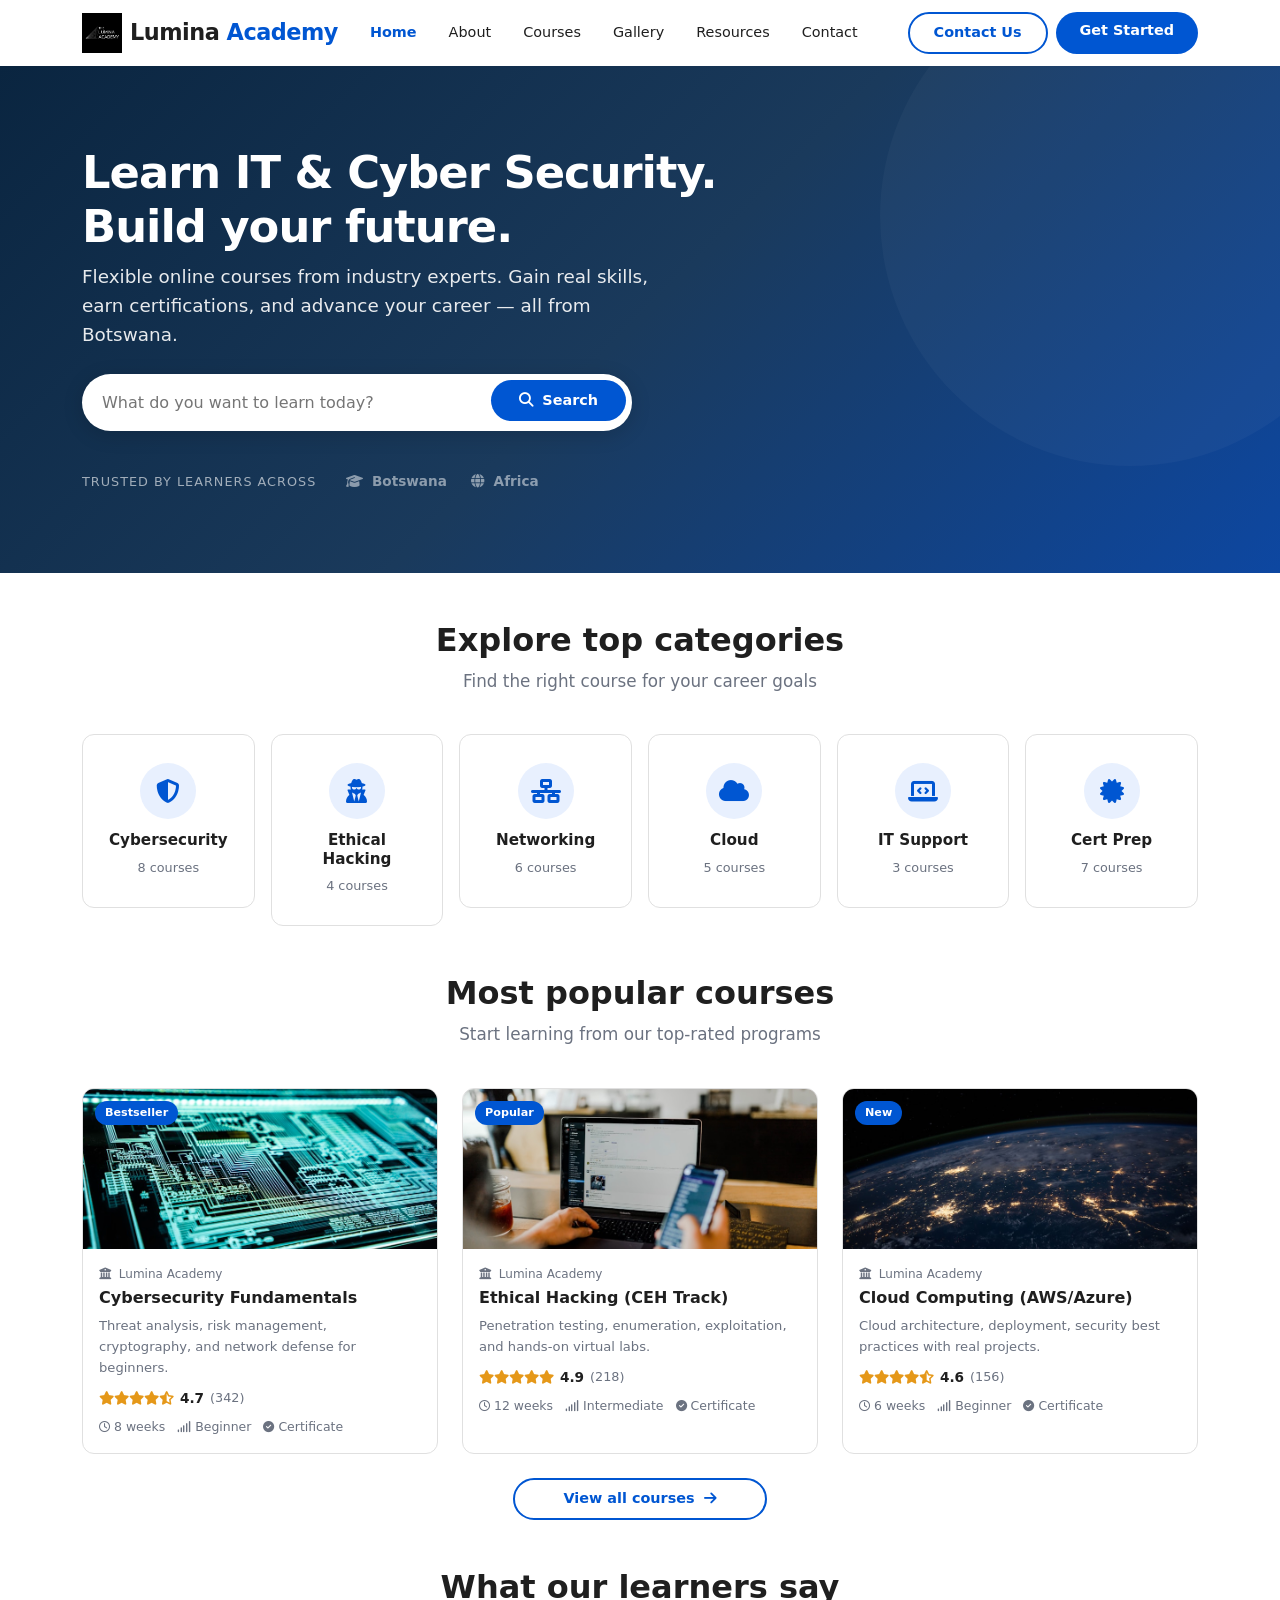
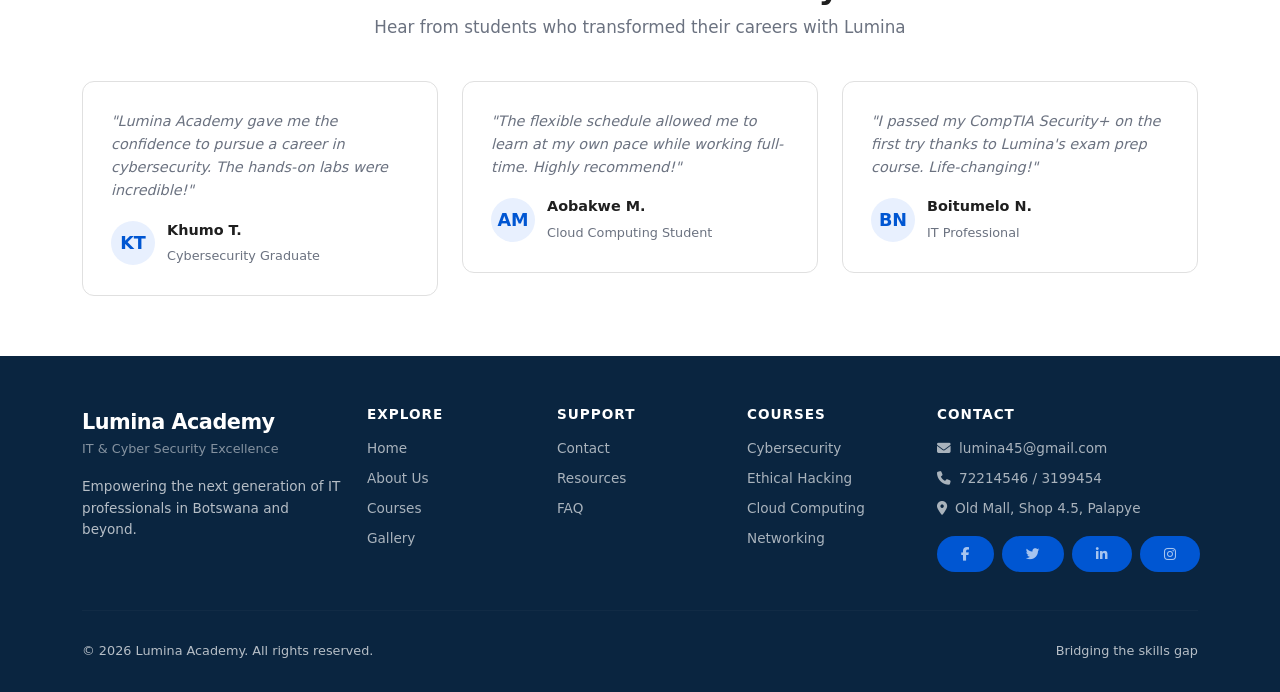
==== index.html @ 9b9370b5 "Renamed Index.html to index.html" ====
<!DOCTYPE html>
<html lang="en">
<head>
  <meta charset="UTF-8">
  <meta name="viewport" content="width=device-width, initial-scale=1.0">
  <title>Lumina Academy | Online IT & Cyber Security Courses</title>
  <link rel="icon" type="image/x-icon" href="images/logo.jpg">
  <link href="https://cdn.jsdelivr.net/npm/bootstrap@5.3.0/dist/css/bootstrap.min.css" rel="stylesheet">
  <link rel="stylesheet" href="https://cdnjs.cloudflare.com/ajax/libs/font-awesome/6.4.0/css/all.min.css">
  <link rel="stylesheet" href="style.css">
</head>
<body>

<!-- NAVBAR -->
<nav class="navbar navbar-expand-lg navbar-coursera sticky-top">
  <div class="container">
    <a class="navbar-brand d-flex align-items-center gap-2" href="index.html">
      <img src="images/logo.jpg" alt="Lumina">
      <span>Lumina <span style="color:var(--primary)">Academy</span></span>
    </a>
    <button class="navbar-toggler border-0" type="button" data-bs-toggle="collapse" data-bs-target="#navC">
      <span class="navbar-toggler-icon"></span>
    </button>
    <div class="collapse navbar-collapse" id="navC">
      <ul class="navbar-nav me-auto">
        <li class="nav-item"><a class="nav-link active" href="index.html">Home</a></li>
        <li class="nav-item"><a class="nav-link" href="about.html">About</a></li>
        <li class="nav-item"><a class="nav-link" href="courses.html">Courses</a></li>
        <li class="nav-item"><a class="nav-link" href="gallery.html">Gallery</a></li>
        <li class="nav-item"><a class="nav-link" href="resources.html">Resources</a></li>
        <li class="nav-item"><a class="nav-link" href="contact.html">Contact</a></li>
      </ul>
      <div class="d-flex gap-2">
        <a href="contact.html" class="btn btn-outline-coursera btn-sm">Contact Us</a>
        <a href="courses.html" class="btn btn-coursera btn-sm">Get Started</a>
      </div>
    </div>
  </div>
</nav>

<!-- HERO -->
<section class="hero-coursera">
  <div class="container position-relative">
    <div class="row align-items-center">
      <div class="col-lg-7">
        <h1>Learn IT & Cyber Security.<br>Build your future.</h1>
        <p>Flexible online courses from industry experts. Gain real skills, earn certifications, and advance your career — all from Botswana.</p>
        <div class="hero-search mt-4">
          <form action="courses.html" method="get">
            <input type="text" name="search" placeholder="What do you want to learn today?" aria-label="Search courses">
            <button class="btn btn-coursera" type="submit"><i class="fas fa-search me-1"></i> Search</button>
          </form>
        </div>
        <div class="hero-trust">
          <small>Trusted by learners across</small>
          <div class="logos">
            <span><i class="fas fa-graduation-cap me-1"></i> Botswana</span>
            <span><i class="fas fa-globe me-1"></i> Africa</span>
          </div>
        </div>
      </div>
    </div>
  </div>
</section>

<!-- CATEGORIES -->
<section class="container my-5">
  <div class="section-header">
    <h2>Explore top categories</h2>
    <p>Find the right course for your career goals</p>
  </div>
  <div class="row g-3">
    <div class="col-6 col-md-4 col-lg-2">
      <a href="courses.html" class="category-card">
        <div class="icon"><i class="fas fa-shield-alt"></i></div>
        <h6>Cybersecurity</h6>
        <small>8 courses</small>
      </a>
    </div>
    <div class="col-6 col-md-4 col-lg-2">
      <a href="courses.html" class="category-card">
        <div class="icon"><i class="fas fa-user-secret"></i></div>
        <h6>Ethical Hacking</h6>
        <small>4 courses</small>
      </a>
    </div>
    <div class="col-6 col-md-4 col-lg-2">
      <a href="courses.html" class="category-card">
        <div class="icon"><i class="fas fa-network-wired"></i></div>
        <h6>Networking</h6>
        <small>6 courses</small>
      </a>
    </div>
    <div class="col-6 col-md-4 col-lg-2">
      <a href="courses.html" class="category-card">
        <div class="icon"><i class="fas fa-cloud"></i></div>
        <h6>Cloud</h6>
        <small>5 courses</small>
      </a>
    </div>
    <div class="col-6 col-md-4 col-lg-2">
      <a href="courses.html" class="category-card">
        <div class="icon"><i class="fas fa-laptop-code"></i></div>
        <h6>IT Support</h6>
        <small>3 courses</small>
      </a>
    </div>
    <div class="col-6 col-md-4 col-lg-2">
      <a href="courses.html" class="category-card">
        <div class="icon"><i class="fas fa-certificate"></i></div>
        <h6>Cert Prep</h6>
        <small>7 courses</small>
      </a>
    </div>
  </div>
</section>

<!-- FEATURED COURSES -->
<section class="container my-5">
  <div class="section-header">
    <h2>Most popular courses</h2>
    <p>Start learning from our top-rated programs</p>
  </div>
  <div class="row g-4">
    <div class="col-md-6 col-lg-4">
      <div class="course-card-coursera">
        <div class="thumb">
          <img src="images/course-cyber.jpg" alt="Cybersecurity">
          <span class="badge-top">Bestseller</span>
        </div>
        <div class="body">
          <div class="partner"><i class="fas fa-university me-1"></i> Lumina Academy</div>
          <h5>Cybersecurity Fundamentals</h5>
          <p>Threat analysis, risk management, cryptography, and network defense for beginners.</p>
          <div class="rating">
            <span class="stars"><i class="fas fa-star"></i><i class="fas fa-star"></i><i class="fas fa-star"></i><i class="fas fa-star"></i><i class="fas fa-star-half-alt"></i></span>
            <span class="score">4.7</span>
            <span class="count">(342)</span>
          </div>
          <div class="meta">
            <span><i class="far fa-clock"></i> 8 weeks</span>
            <span><i class="fas fa-signal"></i> Beginner</span>
            <span><i class="fas fa-check-circle"></i> Certificate</span>
          </div>
        </div>
      </div>
    </div>
    <div class="col-md-6 col-lg-4">
      <div class="course-card-coursera">
        <div class="thumb">
          <img src="images/course-hacking.jpg" alt="Ethical Hacking">
          <span class="badge-top">Popular</span>
        </div>
        <div class="body">
          <div class="partner"><i class="fas fa-university me-1"></i> Lumina Academy</div>
          <h5>Ethical Hacking (CEH Track)</h5>
          <p>Penetration testing, enumeration, exploitation, and hands-on virtual labs.</p>
          <div class="rating">
            <span class="stars"><i class="fas fa-star"></i><i class="fas fa-star"></i><i class="fas fa-star"></i><i class="fas fa-star"></i><i class="fas fa-star"></i></span>
            <span class="score">4.9</span>
            <span class="count">(218)</span>
          </div>
          <div class="meta">
            <span><i class="far fa-clock"></i> 12 weeks</span>
            <span><i class="fas fa-signal"></i> Intermediate</span>
            <span><i class="fas fa-check-circle"></i> Certificate</span>
          </div>
        </div>
      </div>
    </div>
    <div class="col-md-6 col-lg-4">
      <div class="course-card-coursera">
        <div class="thumb">
          <img src="images/course-cloud.jpg" alt="Cloud Computing">
          <span class="badge-top">New</span>
        </div>
        <div class="body">
          <div class="partner"><i class="fas fa-university me-1"></i> Lumina Academy</div>
          <h5>Cloud Computing (AWS/Azure)</h5>
          <p>Cloud architecture, deployment, security best practices with real projects.</p>
          <div class="rating">
            <span class="stars"><i class="fas fa-star"></i><i class="fas fa-star"></i><i class="fas fa-star"></i><i class="fas fa-star"></i><i class="fas fa-star-half-alt"></i></span>
            <span class="score">4.6</span>
            <span class="count">(156)</span>
          </div>
          <div class="meta">
            <span><i class="far fa-clock"></i> 6 weeks</span>
            <span><i class="fas fa-signal"></i> Beginner</span>
            <span><i class="fas fa-check-circle"></i> Certificate</span>
          </div>
        </div>
      </div>
    </div>
  </div>
  <div class="text-center mt-4">
    <a href="courses.html" class="btn btn-outline-coursera px-5">View all courses <i class="fas fa-arrow-right ms-1"></i></a>
  </div>
</section>

<!-- TESTIMONIALS -->
<section class="container my-5">
  <div class="section-header">
    <h2>What our learners say</h2>
    <p>Hear from students who transformed their careers with Lumina</p>
  </div>
  <div class="row g-4">
    <div class="col-md-4">
      <div class="testimonial-card">
        <div class="quote">"Lumina Academy gave me the confidence to pursue a career in cybersecurity. The hands-on labs were incredible!"</div>
        <div class="author">
          <div class="avatar">KT</div>
          <div>
            <strong>Khumo T.</strong>
            <small>Cybersecurity Graduate</small>
          </div>
        </div>
      </div>
    </div>
    <div class="col-md-4">
      <div class="testimonial-card">
        <div class="quote">"The flexible schedule allowed me to learn at my own pace while working full-time. Highly recommend!"</div>
        <div class="author">
          <div class="avatar">AM</div>
          <div>
            <strong>Aobakwe M.</strong>
            <small>Cloud Computing Student</small>
          </div>
        </div>
      </div>
    </div>
    <div class="col-md-4">
      <div class="testimonial-card">
        <div class="quote">"I passed my CompTIA Security+ on the first try thanks to Lumina's exam prep course. Life-changing!"</div>
        <div class="author">
          <div class="avatar">BN</div>
          <div>
            <strong>Boitumelo N.</strong>
            <small>IT Professional</small>
          </div>
        </div>
      </div>
    </div>
  </div>
</section>

<!-- FOOTER -->
<footer class="footer-coursera">
  <div class="container">
    <div class="row g-4">
      <div class="col-lg-3">
        <div class="brand-footer">Lumina Academy <small>IT & Cyber Security Excellence</small></div>
        <p class="mt-3" style="font-size:0.85rem;">Empowering the next generation of IT professionals in Botswana and beyond.</p>
      </div>
      <div class="col-6 col-lg-2">
        <h6>Explore</h6>
        <a href="index.html">Home</a>
        <a href="about.html">About Us</a>
        <a href="courses.html">Courses</a>
        <a href="gallery.html">Gallery</a>
      </div>
      <div class="col-6 col-lg-2">
        <h6>Support</h6>
        <a href="contact.html">Contact</a>
        <a href="resources.html">Resources</a>
        <a href="about.html">FAQ</a>
      </div>
      <div class="col-6 col-lg-2">
        <h6>Courses</h6>
        <a href="courses.html">Cybersecurity</a>
        <a href="courses.html">Ethical Hacking</a>
        <a href="courses.html">Cloud Computing</a>
        <a href="courses.html">Networking</a>
      </div>
      <div class="col-6 col-lg-3">
        <h6>Contact</h6>
        <a href="#"><i class="fas fa-envelope me-2"></i>lumina45@gmail.com</a>
        <a href="#"><i class="fas fa-phone me-2"></i>72214546 / 3199454</a>
        <a href="#"><i class="fas fa-map-marker-alt me-2"></i>Old Mall, Shop 4.5, Palapye</a>
        <div class="mt-3 d-flex gap-2">
          <a href="#" class="btn btn-coursera btn-sm"><i class="fab fa-facebook-f"></i></a>
          <a href="#" class="btn btn-coursera btn-sm"><i class="fab fa-twitter"></i></a>
          <a href="#" class="btn btn-coursera btn-sm"><i class="fab fa-linkedin-in"></i></a>
          <a href="#" class="btn btn-coursera btn-sm"><i class="fab fa-instagram"></i></a>
        </div>
      </div>
    </div>
    <hr>
    <div class="bottom">
      <small>&copy; 2026 Lumina Academy. All rights reserved.</small>
      <small>Bridging the skills gap</small>
    </div>
  </div>
</footer>

<script src="https://cdn.jsdelivr.net/npm/bootstrap@5.3.0/dist/js/bootstrap.bundle.min.js"></script>
</body>
</html>
---- style.css ----
/* === COURSERA-INSPIRED THEME === */
:root {
  --primary: #0056d2;
  --primary-dark: #003d99;
  --primary-light: #e8f0fe;
  --dark: #1f1f1f;
  --gray: #6b7280;
  --light-gray: #f5f5f5;
  --border: #e0e0e0;
  --white: #ffffff;
  --success: #059669;
  --star: #e59819;
  --font: 'Segoe UI', system-ui, -apple-system, sans-serif;
  --shadow: 0 2px 8px rgba(0,0,0,0.08);
  --shadow-hover: 0 8px 30px rgba(0,0,0,0.12);
  --radius: 12px;
}

* { margin: 0; padding: 0; box-sizing: border-box; }

body {
  font-family: var(--font);
  background: var(--white);
  color: var(--dark);
  line-height: 1.6;
}

/* === NAVBAR === */
.navbar-coursera {
  background: var(--white) !important;
  box-shadow: 0 1px 4px rgba(0,0,0,0.06);
  padding: 0.5rem 0;
}
.navbar-coursera .navbar-brand {
  font-weight: 800;
  font-size: 1.4rem;
  color: var(--dark);
  letter-spacing: -0.5px;
}
.navbar-coursera .navbar-brand img {
  height: 40px;
  width: 40px;
  object-fit: cover;
  border-radius: 0;
}
.navbar-coursera .nav-link {
  color: var(--dark) !important;
  font-weight: 500;
  font-size: 0.9rem;
  padding: 0.5rem 1rem !important;
  transition: color 0.2s;
}
.navbar-coursera .nav-link:hover,
.navbar-coursera .nav-link.active {
  color: var(--primary) !important;
}
.navbar-coursera .nav-link.active {
  font-weight: 700;
}
.btn-coursera {
  background: var(--primary);
  color: white;
  border: none;
  font-weight: 600;
  padding: 0.5rem 1.5rem;
  border-radius: 40px;
  font-size: 0.9rem;
  transition: background 0.2s;
}
.btn-coursera:hover {
  background: var(--primary-dark);
  color: white;
}
.btn-outline-coursera {
  background: transparent;
  color: var(--primary);
  border: 2px solid var(--primary);
  font-weight: 600;
  padding: 0.5rem 1.5rem;
  border-radius: 40px;
  font-size: 0.9rem;
}
.btn-outline-coursera:hover {
  background: var(--primary);
  color: white;
}

/* === HERO === */
.hero-coursera {
  background: linear-gradient(135deg, #0a2540 0%, #1a3a5c 50%, #0d47a1 100%);
  color: white;
  padding: 80px 0;
  position: relative;
  overflow: hidden;
}
.hero-coursera::after {
  content: '';
  position: absolute;
  right: -100px;
  top: -100px;
  width: 500px;
  height: 500px;
  border-radius: 50%;
  background: rgba(255,255,255,0.03);
}
.hero-coursera h1 {
  font-weight: 800;
  font-size: 2.8rem;
  line-height: 1.2;
  letter-spacing: -1px;
}
.hero-coursera p {
  font-size: 1.15rem;
  opacity: 0.9;
  max-width: 600px;
}
.hero-search {
  max-width: 550px;
  position: relative;
}
.hero-search input {
  width: 100%;
  padding: 16px 20px;
  border-radius: 40px;
  border: none;
  font-size: 1rem;
  padding-right: 140px;
  box-shadow: 0 4px 20px rgba(0,0,0,0.15);
}
.hero-search .btn {
  position: absolute;
  right: 6px;
  top: 6px;
  padding: 10px 28px;
  border-radius: 40px;
  font-weight: 600;
}
.hero-trust {
  display: flex;
  align-items: center;
  gap: 30px;
  margin-top: 40px;
  flex-wrap: wrap;
}
.hero-trust small {
  opacity: 0.6;
  font-size: 0.8rem;
  text-transform: uppercase;
  letter-spacing: 1px;
}
.hero-trust .logos {
  display: flex;
  gap: 24px;
  align-items: center;
  color: rgba(255,255,255,0.5);
  font-weight: 600;
  font-size: 0.85rem;
}

/* === SECTION HEADERS === */
.section-header {
  text-align: center;
  margin-bottom: 40px;
}
.section-header h2 {
  font-weight: 700;
  font-size: 2rem;
  color: var(--dark);
}
.section-header p {
  color: var(--gray);
  font-size: 1.05rem;
}

/* === CATEGORY CARDS === */
.category-card {
  background: white;
  border: 1px solid var(--border);
  border-radius: var(--radius);
  padding: 28px 20px;
  text-align: center;
  transition: all 0.3s;
  cursor: pointer;
  text-decoration: none;
  display: block;
  color: var(--dark);
}
.category-card:hover {
  box-shadow: var(--shadow-hover);
  transform: translateY(-3px);
  border-color: var(--primary);
  color: var(--dark);
}
.category-card .icon {
  width: 56px;
  height: 56px;
  background: var(--primary-light);
  border-radius: 50%;
  display: flex;
  align-items: center;
  justify-content: center;
  margin: 0 auto 12px;
  font-size: 24px;
  color: var(--primary);
}
.category-card h6 {
  font-weight: 600;
  font-size: 0.95rem;
  margin-bottom: 4px;
}
.category-card small {
  color: var(--gray);
  font-size: 0.8rem;
}

/* === COURSE CARDS (Coursera style) === */
.course-card-coursera {
  background: white;
  border: 1px solid var(--border);
  border-radius: var(--radius);
  overflow: hidden;
  transition: all 0.3s;
  height: 100%;
}
.course-card-coursera:hover {
  box-shadow: var(--shadow-hover);
  transform: translateY(-4px);
}
.course-card-coursera .thumb {
  position: relative;
  height: 160px;
  overflow: hidden;
}
.course-card-coursera .thumb img {
  width: 100%;
  height: 100%;
  object-fit: cover;
  transition: transform 0.4s;
}
.course-card-coursera:hover .thumb img {
  transform: scale(1.05);
}
.course-card-coursera .thumb .badge-top {
  position: absolute;
  top: 12px;
  left: 12px;
  background: var(--primary);
  color: white;
  font-size: 0.7rem;
  padding: 3px 10px;
  border-radius: 20px;
  font-weight: 600;
}
.course-card-coursera .body {
  padding: 16px;
}
.course-card-coursera .body .partner {
  font-size: 0.75rem;
  color: var(--gray);
  font-weight: 500;
  margin-bottom: 4px;
}
.course-card-coursera .body h5 {
  font-weight: 700;
  font-size: 1rem;
  margin-bottom: 6px;
  line-height: 1.3;
}
.course-card-coursera .body p {
  font-size: 0.82rem;
  color: var(--gray);
  margin-bottom: 10px;
}
.course-card-coursera .rating {
  display: flex;
  align-items: center;
  gap: 6px;
  margin-bottom: 8px;
}
.course-card-coursera .rating .stars {
  color: var(--star);
  font-size: 0.85rem;
}
.course-card-coursera .rating .score {
  font-weight: 700;
  font-size: 0.85rem;
  color: var(--dark);
}
.course-card-coursera .rating .count {
  font-size: 0.8rem;
  color: var(--gray);
}
.course-card-coursera .meta {
  display: flex;
  gap: 12px;
  font-size: 0.78rem;
  color: var(--gray);
}
.course-card-coursera .meta span {
  display: flex;
  align-items: center;
  gap: 4px;
}
.course-card-coursera .meta i {
  font-size: 0.7rem;
}

/* === ABOUT PAGE === */
.about-coursera {
  max-width: 900px;
  margin: 0 auto;
}
.about-coursera h2 {
  font-weight: 700;
  font-size: 1.8rem;
  margin-bottom: 20px;
}
.about-coursera .lead {
  font-size: 1.1rem;
  color: var(--gray);
}
.mission-coursera {
  background: var(--primary-light);
  border-radius: var(--radius);
  padding: 30px;
  margin: 30px 0;
  border-left: 4px solid var(--primary);
}
.mission-coursera h3 {
  color: var(--primary);
  font-weight: 700;
  margin-bottom: 8px;
}
.value-card-coursera {
  background: white;
  border: 1px solid var(--border);
  border-radius: var(--radius);
  padding: 28px 20px;
  text-align: center;
  transition: all 0.3s;
}
.value-card-coursera:hover {
  box-shadow: var(--shadow-hover);
  transform: translateY(-3px);
}
.value-card-coursera i {
  font-size: 32px;
  color: var(--primary);
  margin-bottom: 12px;
}
.value-card-coursera h5 {
  font-weight: 700;
  font-size: 1rem;
}
.value-card-coursera p {
  font-size: 0.85rem;
  color: var(--gray);
}

/* === GALLERY === */
.gallery-coursera .item {
  border-radius: var(--radius);
  overflow: hidden;
  position: relative;
  cursor: pointer;
  border: 1px solid var(--border);
}
.gallery-coursera .item img {
  width: 100%;
  height: 220px;
  object-fit: cover;
  display: block;
  transition: transform 0.4s;
}
.gallery-coursera .item:hover img {
  transform: scale(1.08);
}
.gallery-coursera .item .overlay {
  position: absolute;
  bottom: 0;
  left: 0;
  right: 0;
  background: linear-gradient(transparent, rgba(0,0,0,0.8));
  padding: 20px;
  color: white;
}
.gallery-coursera .item .overlay h6 {
  font-weight: 700;
  margin-bottom: 2px;
}
.gallery-coursera .item .overlay small {
  opacity: 0.85;
}

/* === RESOURCES === */
.resource-card-coursera {
  background: white;
  border: 1px solid var(--border);
  border-radius: var(--radius);
  padding: 24px;
  height: 100%;
  transition: all 0.3s;
}
.resource-card-coursera:hover {
  box-shadow: var(--shadow-hover);
  transform: translateY(-3px);
}
.resource-card-coursera h4 {
  font-weight: 700;
  font-size: 1.1rem;
  color: var(--dark);
  margin-bottom: 16px;
}
.resource-card-coursera h4 i {
  color: var(--primary);
  margin-right: 8px;
}
.resource-card-coursera ul {
  list-style: none;
  padding: 0;
}
.resource-card-coursera li {
  padding: 8px 0;
  border-bottom: 1px solid var(--border);
}
.resource-card-coursera li:last-child {
  border-bottom: none;
}
.resource-card-coursera a {
  text-decoration: none;
  color: var(--dark);
  font-size: 0.9rem;
  font-weight: 500;
  display: flex;
  align-items: center;
  gap: 8px;
  transition: color 0.2s;
}
.resource-card-coursera a i {
  color: var(--primary);
  font-size: 0.85rem;
  width: 16px;
}
.resource-card-coursera a:hover {
  color: var(--primary);
}

/* === CONTACT === */
.contact-coursera .info-card {
  background: var(--primary-light);
  border-radius: var(--radius);
  padding: 30px;
  height: 100%;
}
.contact-coursera .info-card h4 {
  font-weight: 700;
  margin-bottom: 20px;
}
.contact-coursera .info-item {
  display: flex;
  gap: 12px;
  margin-bottom: 18px;
}
.contact-coursera .info-item i {
  color: var(--primary);
  font-size: 1.1rem;
  width: 20px;
  margin-top: 3px;
}
.contact-coursera .info-item strong {
  display: block;
  font-size: 0.85rem;
}
.contact-coursera .info-item span {
  font-size: 0.9rem;
  color: var(--gray);
}
.contact-coursera .form-card {
  background: white;
  border: 1px solid var(--border);
  border-radius: var(--radius);
  padding: 30px;
}
.contact-coursera .form-card h4 {
  font-weight: 700;
  margin-bottom: 20px;
}
.contact-coursera .form-control, .contact-coursera .form-select {
  border: 2px solid var(--border);
  border-radius: 8px;
  padding: 12px 16px;
  font-size: 0.9rem;
}
.contact-coursera .form-control:focus, .contact-coursera .form-select:focus {
  border-color: var(--primary);
  box-shadow: 0 0 0 3px rgba(0,86,210,0.1);
}

/* === FOOTER (Coursera style) === */
.footer-coursera {
  background: #0a2540;
  color: rgba(255,255,255,0.7);
  padding: 50px 0 30px;
  margin-top: 60px;
}
.footer-coursera h6 {
  color: white;
  font-weight: 700;
  font-size: 0.85rem;
  text-transform: uppercase;
  letter-spacing: 1px;
  margin-bottom: 16px;
}
.footer-coursera a {
  color: rgba(255,255,255,0.65);
  text-decoration: none;
  font-size: 0.85rem;
  display: block;
  margin-bottom: 8px;
  transition: color 0.2s;
}
.footer-coursera a:hover {
  color: white;
}
.footer-coursera .brand-footer {
  font-weight: 800;
  font-size: 1.3rem;
  color: white;
  letter-spacing: -0.5px;
}
.footer-coursera .brand-footer small {
  font-weight: 400;
  font-size: 0.8rem;
  color: rgba(255,255,255,0.5);
  display: block;
  letter-spacing: 0;
}
.footer-coursera hr {
  border-color: rgba(255,255,255,0.1);
  margin: 30px 0;
}
.footer-coursera .bottom {
  display: flex;
  justify-content: space-between;
  align-items: center;
  flex-wrap: wrap;
  gap: 10px;
}
.footer-coursera .bottom small {
  font-size: 0.8rem;
}

/* === TESTIMONIALS === */
.testimonial-card {
  background: white;
  border: 1px solid var(--border);
  border-radius: var(--radius);
  padding: 28px;
  transition: all 0.3s;
}
.testimonial-card:hover {
  box-shadow: var(--shadow-hover);
}
.testimonial-card .quote {
  font-size: 0.9rem;
  color: var(--gray);
  font-style: italic;
  margin-bottom: 16px;
  line-height: 1.6;
}
.testimonial-card .author {
  display: flex;
  align-items: center;
  gap: 12px;
}
.testimonial-card .author .avatar {
  width: 44px;
  height: 44px;
  border-radius: 50%;
  background: var(--primary-light);
  display: flex;
  align-items: center;
  justify-content: center;
  color: var(--primary);
  font-weight: 700;
  font-size: 1.1rem;
}
.testimonial-card .author strong {
  font-size: 0.9rem;
  display: block;
}
.testimonial-card .author small {
  color: var(--gray);
  font-size: 0.8rem;
}

/* === RESPONSIVE === */

/* Large tablets / small desktops */
@media (max-width: 992px) {
  .hero-coursera h1 { font-size: 2.4rem; }
  .navbar-coursera .navbar-brand { font-size: 1.1rem; }
  .navbar-coursera .navbar-brand img { height: 34px; width: 34px; }
  .footer-coursera .col-lg-3:first-child { margin-bottom: 20px; }
}

/* Tablets */
@media (max-width: 768px) {
  .hero-coursera { padding: 50px 0; }
  .hero-coursera h1 { font-size: 1.8rem; letter-spacing: 0; }
  .hero-coursera p { font-size: 1rem; }
  .hero-search input { padding-right: 20px; font-size: 0.95rem; padding: 14px 16px; }
  .hero-search .btn { position: relative; right: auto; top: auto; width: 100%; margin-top: 8px; border-radius: 40px; }
  .hero-trust { flex-direction: column; align-items: flex-start; gap: 10px; }
  .hero-trust .logos { font-size: 0.8rem; gap: 16px; }
  .section-header h2 { font-size: 1.5rem; }
  .section-header p { font-size: 0.95rem; }
  .section-header { margin-bottom: 28px; }
  .course-card-coursera .thumb { height: 140px; }
  .course-card-coursera .meta { flex-wrap: wrap; gap: 6px; }
  .gallery-coursera .item img { height: 180px; }
  .about-coursera h2 { font-size: 1.5rem; }
  .mission-coursera { padding: 20px; }
  .contact-coursera .info-card,
  .contact-coursera .form-card { padding: 20px; }
  .contact-coursera .form-control { font-size: 16px; }
  .resource-card-coursera { padding: 18px; }
  .testimonial-card { padding: 20px; }
  .footer-coursera { padding: 36px 0 24px; }
  .footer-coursera .bottom { flex-direction: column; text-align: center; }
  .navbar-coursera .navbar-brand { font-size: 1rem; }
  .navbar-coursera .navbar-brand img { height: 30px; width: 30px; }
  .navbar-coursera .nav-link { padding: 0.5rem 0 !important; border-bottom: 1px solid #f0f0f0; }
  .navbar-coursera .navbar-collapse .d-flex { flex-direction: column; gap: 8px; margin-top: 10px; }
  .navbar-coursera .navbar-collapse .d-flex .btn { width: 100%; text-align: center; }
}

/* Phones */
@media (max-width: 576px) {
  .hero-coursera { padding: 36px 0; }
  .hero-coursera h1 { font-size: 1.5rem; }
  .hero-coursera p { font-size: 0.92rem; }
  .hero-trust { margin-top: 24px; }
  .hero-trust small { font-size: 0.7rem; }
  .section-header h2 { font-size: 1.3rem; }
  .category-card { padding: 20px 12px; }
  .category-card .icon { width: 44px; height: 44px; font-size: 18px; }
  .category-card h6 { font-size: 0.8rem; }
  .category-card small { font-size: 0.7rem; }
  .course-card-coursera .body { padding: 12px; }
  .course-card-coursera .body h5 { font-size: 0.92rem; }
  .course-card-coursera .body p { font-size: 0.78rem; }
  .course-card-coursera .rating .stars { font-size: 0.75rem; }
  .course-card-coursera .rating .score { font-size: 0.78rem; }
  .course-card-coursera .rating .count { font-size: 0.72rem; }
  .course-card-coursera .meta { font-size: 0.72rem; }
  .course-card-coursera .thumb { height: 120px; }
  .course-card-coursera .thumb .badge-top { font-size: 0.6rem; padding: 2px 8px; top: 8px; left: 8px; }
  .gallery-coursera .item img { height: 160px; }
  .gallery-coursera .item .overlay { padding: 12px; }
  .gallery-coursera .item .overlay h6 { font-size: 0.85rem; }
  .gallery-coursera .item .overlay small { font-size: 0.72rem; }
  .about-coursera h2 { font-size: 1.3rem; }
  .about-coursera .lead { font-size: 0.95rem; }
  .value-card-coursera { padding: 20px 12px; }
  .value-card-coursera i { font-size: 26px; }
  .value-card-coursera h5 { font-size: 0.85rem; }
  .value-card-coursera p { font-size: 0.78rem; }
  .resource-card-coursera h4 { font-size: 1rem; }
  .resource-card-coursera a { font-size: 0.82rem; }
  .resource-card-coursera li { padding: 6px 0; }
  .testimonial-card .quote { font-size: 0.82rem; }
  .testimonial-card .author strong { font-size: 0.82rem; }
  .contact-coursera .info-item span { font-size: 0.82rem; }
  .footer-coursera { padding: 28px 0 20px; }
  .footer-coursera .brand-footer { font-size: 1.1rem; }
  .footer-coursera h6 { font-size: 0.78rem; margin-bottom: 12px; }
  .footer-coursera a { font-size: 0.8rem; }
  main > .container { padding-left: 12px; padding-right: 12px; }
}

/* Small phones */
@media (max-width: 400px) {
  .hero-coursera h1 { font-size: 1.3rem; }
  .hero-coursera .btn { font-size: 0.82rem; padding: 8px 16px; }
  .section-header h2 { font-size: 1.15rem; }
  .category-card { padding: 14px 8px; }
  .category-card .icon { width: 38px; height: 38px; font-size: 16px; }
  .course-card-coursera .thumb { height: 100px; }
  .course-card-coursera .body { padding: 10px; }
  .course-card-coursera .body h5 { font-size: 0.85rem; }
  .gallery-coursera .item img { height: 140px; }
  .footer-coursera .col-6 { width: 100%; }
}
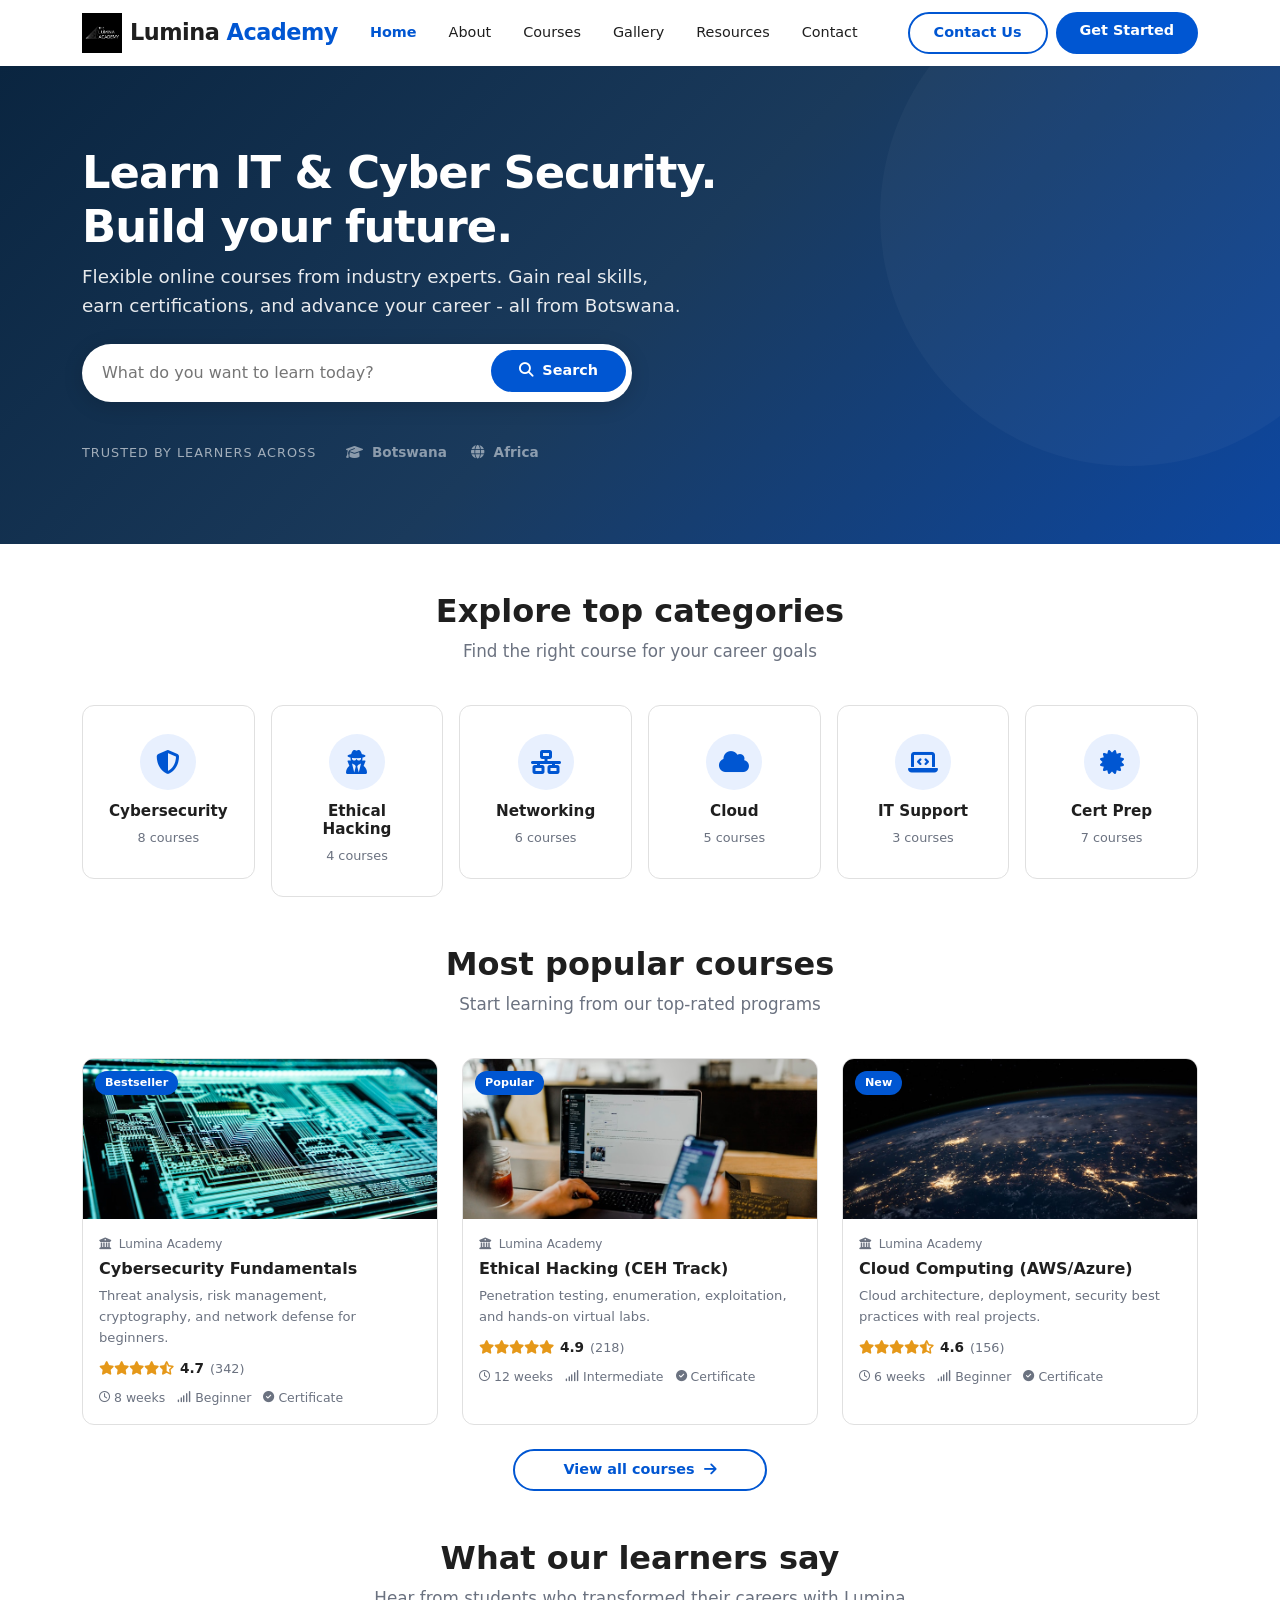
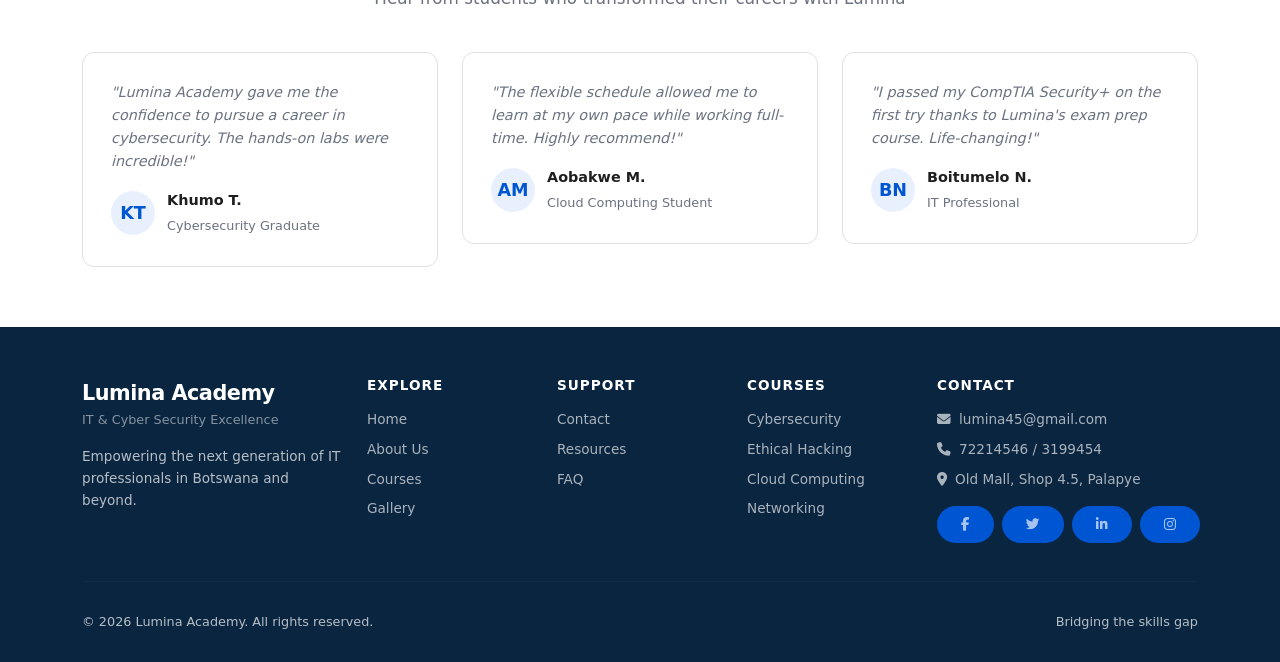
==== commit 8225f984: "Update index.html" ====
--- a/index.html
+++ b/index.html
@@ -44,7 +44,7 @@
     <div class="row align-items-center">
       <div class="col-lg-7">
         <h1>Learn IT & Cyber Security.<br>Build your future.</h1>
-        <p>Flexible online courses from industry experts. Gain real skills, earn certifications, and advance your career — all from Botswana.</p>
+        <p>Flexible online courses from industry experts. Gain real skills, earn certifications, and advance your career - all from Botswana.</p>
         <div class="hero-search mt-4">
           <form action="courses.html" method="get">
             <input type="text" name="search" placeholder="What do you want to learn today?" aria-label="Search courses">
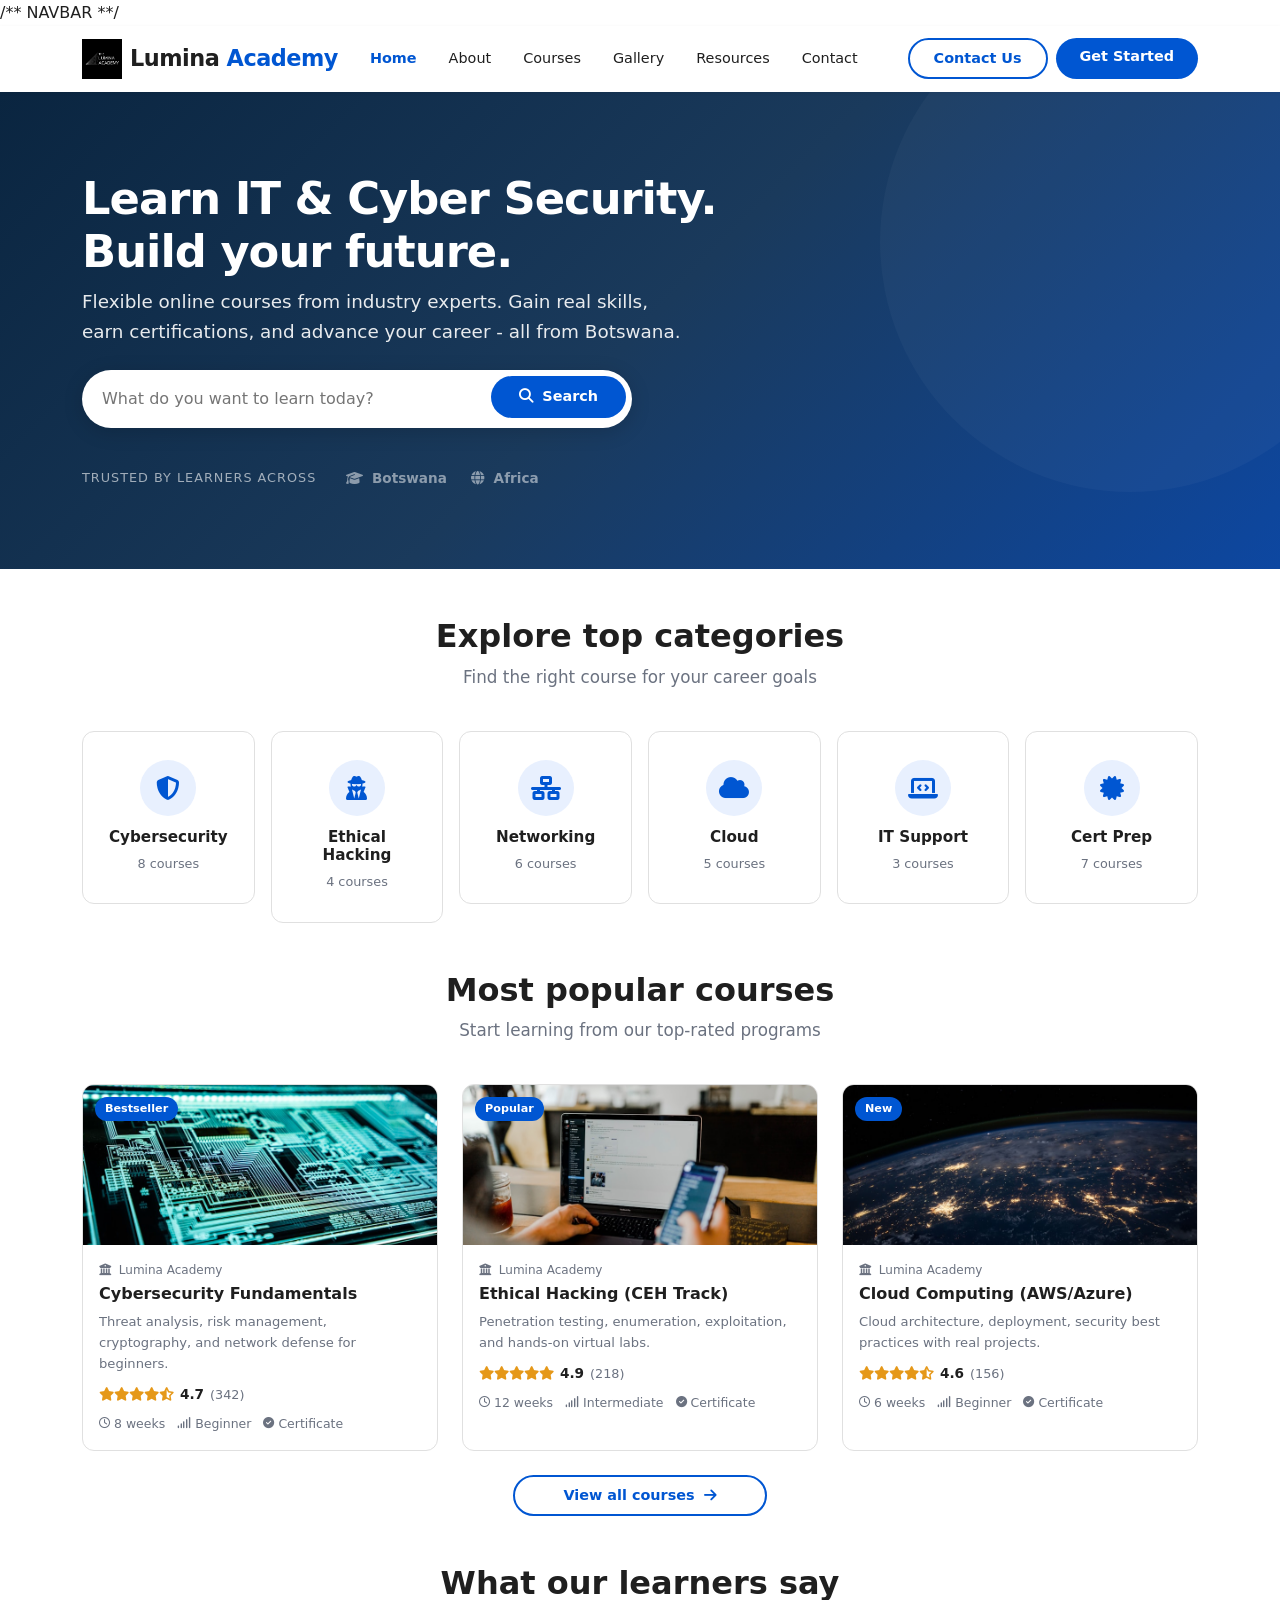
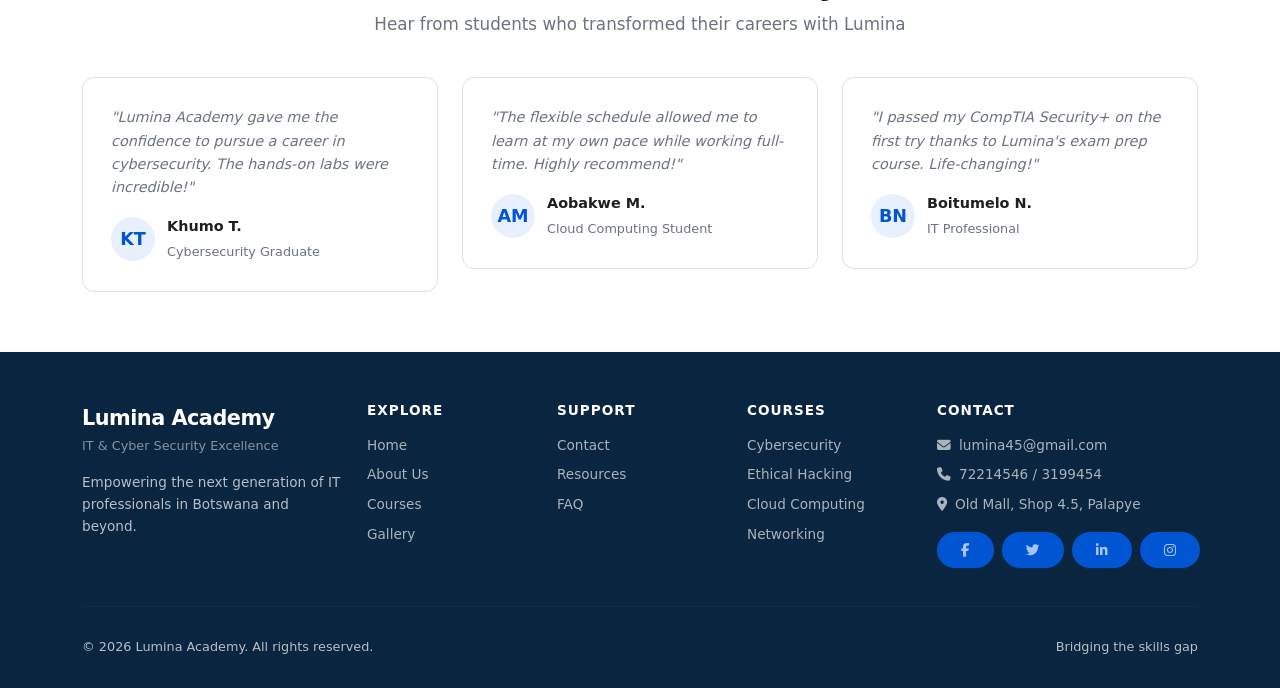
==== commit 303fd6fc: "Update index.html" ====
--- a/index.html
+++ b/index.html
@@ -11,7 +11,7 @@
 </head>
 <body>
 
-<!-- NAVBAR -->
+/** NAVBAR **/
 <nav class="navbar navbar-expand-lg navbar-coursera sticky-top">
   <div class="container">
     <a class="navbar-brand d-flex align-items-center gap-2" href="index.html">
